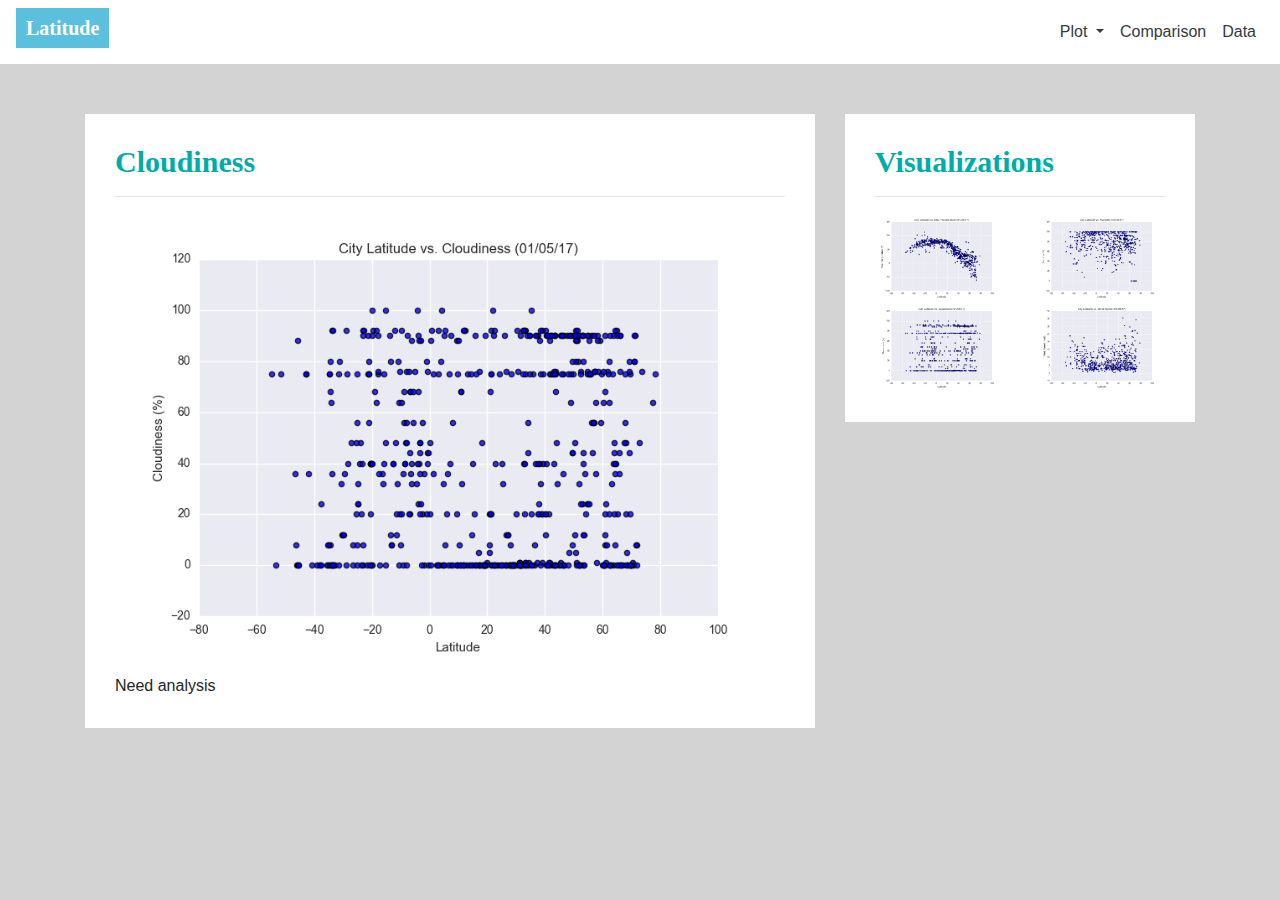
==== cloud.html @ e7151b89 "update/upload" ====
<!doctype html>
<html lang="en">
    
<head>
    <!-- Required meta tags -->
    <meta charset="utf-8">
    <meta name="viewport" content="width=device-width, initial-scale=1, shrink-to-fit=no">

    <!-- Bootstrap CSS -->
    <link rel="stylesheet" href="test.css">
    <link rel="stylesheet" href="https://maxcdn.bootstrapcdn.com/bootstrap/4.0.0/css/bootstrap.min.css" integrity="sha384-Gn5384xqQ1aoWXA+058RXPxPg6fy4IWvTNh0E263XmFcJlSAwiGgFAW/dAiS6JXm" crossorigin="anonymous">
</head>
  
<body class = "back">
    <nav class="navbar navbar-expand-lg background">
        <a href ='index.html'><h1 class="navbar-brand">Latitude</h1></a>
        <button class="navbar-toggler navbar-light" type="button" data-toggle="collapse" data-target="#navbarSupportedContent" aria-controls="navbarSupportedContent" aria-expanded="false" aria-label="Toggle navigation">
            <span class="navbar-toggler-icon"></span>
        </button>
        
        <div class="collapse navbar-collapse" id="navbarSupportedContent">
            <!--ml puts button on the right, mr puts on the left-->
            <ul class="navbar-nav ml-auto">
                <li class="nav-item dropdown">
                    <a class="nav-link dropdown-toggle text-dark" href="#" id="navbarDropdown" role="button" data-toggle="dropdown" aria-haspopup="true" aria-expanded="false">
                    Plot
                    </a>
                    <div class="dropdown-menu text-dark" aria-labelledby="navbarDropdown">
                        <a class="dropdown-item " href="maxtemp.html">Max Temperature</a>
                        <a class="dropdown-item" href="humidity.html">Humidity</a>
                        <a class="dropdown-item" href="cloud.html">Cloudiness</a>
                        <a class="dropdown-item" href="wind.html">Wind Speed</a>
                    </div>
                </li>
                <li class="nav-item">
                    <a class="nav-link text-dark" href="comparison.html">Comparison</a>
                </li>
                <li class="nav-item ">
                    <a class="nav-link text-dark" href="data.html">Data</a>
                </li>
            </ul>
        </div>
    </nav>
    <div class = "container">
        <div class = 'row'> 
          <div class = 'col-md-8'>
            <div class = 'box block'>
                <h3 class="header-style">Cloudiness</h3>
                <hr/>
                <img src = "assets/images/Fig3.png" class = "float-center compare-img" alt='Latitude vs. Cloudiness'>
                Need analysis
            </div>
         </div>
        
        
        <div class = 'col-md-4'>
            <div class = 'box block'>
                <h3 class="header-style">Visualizations</h3>
                <hr/>
                <div class = 'row'>
                    <div class = 'col-md-6'>
                        <a href='maxtemp.html'><img class = 'compare-img' src = "assets/images/Fig1.png" alt='Latitude vs. Max Temperature'></a>
                    </div>
                    <div class = 'col-md-6'>
                        <a href='humidity.html'><img class = 'compare-img' src = "assets/images/Fig2.png" alt='Latitude vs. Humidity'></a>
                    </div>
                </div> 
                <div class = 'row'> 
                    <div class = 'col-md-6'> 
                        <a href='cloud.html' class = "active" aria-pressed="true"><img class = 'compare-img' src = "assets/images/Fig3.png" alt='Latitude vs. Cloudiness'></a>
                    </div>
                    <div class = 'col-md-6'>
                        <a href='wind.html'><img class = 'compare-img' src = "assets/images/Fig4.png" alt='Latitude vs. Wind Speed'></a>
                        <br>
                    </div>   
                </div>
            </div>
          </div>
        </div>
  
      </div>

</body>

    <!-- Optional JavaScript -->
    <!-- jQuery first, then Popper.js, then Bootstrap JS -->
    <script src="https://code.jquery.com/jquery-3.2.1.slim.min.js" integrity="sha384-KJ3o2DKtIkvYIK3UENzmM7KCkRr/rE9/Qpg6aAZGJwFDMVNA/GpGFF93hXpG5KkN" crossorigin="anonymous"></script>
    <script src="https://cdnjs.cloudflare.com/ajax/libs/popper.js/1.12.9/umd/popper.min.js" integrity="sha384-ApNbgh9B+Y1QKtv3Rn7W3mgPxhU9K/ScQsAP7hUibX39j7fakFPskvXusvfa0b4Q" crossorigin="anonymous"></script>
    <script src="https://maxcdn.bootstrapcdn.com/bootstrap/4.0.0/js/bootstrap.min.js" integrity="sha384-JZR6Spejh4U02d8jOt6vLEHfe/JQGiRRSQQxSfFWpi1MquVdAyjUar5+76PVCmYl" crossorigin="anonymous"></script>
    
</html>
---- test.css ----
.back {
    background-color: #d3d3d3;
    float: center;
}
.navbar-brand {
    background-color:  #5bc0de;
    padding: 10px;
    color: white;
    font-family: serif;
    font-weight: bold;
    font-size: 25px;
}
.background{
    background-color: white;
}
.block {
    background-color: white;
    margin-top: 50px;
    padding: 30px;
}
.img-align {
    float: left;
    width: 50%;
}
.img-right {
    float: right;
    width: 50%;
}
.header-style {
    color: #00aca7;
    font-weight: bold;
    font-size: 30px;
    font-family: serif;
}

.compare-img {
    width:100%;
}
.sub-header {
    text-align: center;
    color: #00aca7;
    font-weight: bold;
    font-size: 25px;
    font-family: serif;
}

@media (max-width: 700px) {
.background {
    background-color: #5bc0de;
}
}
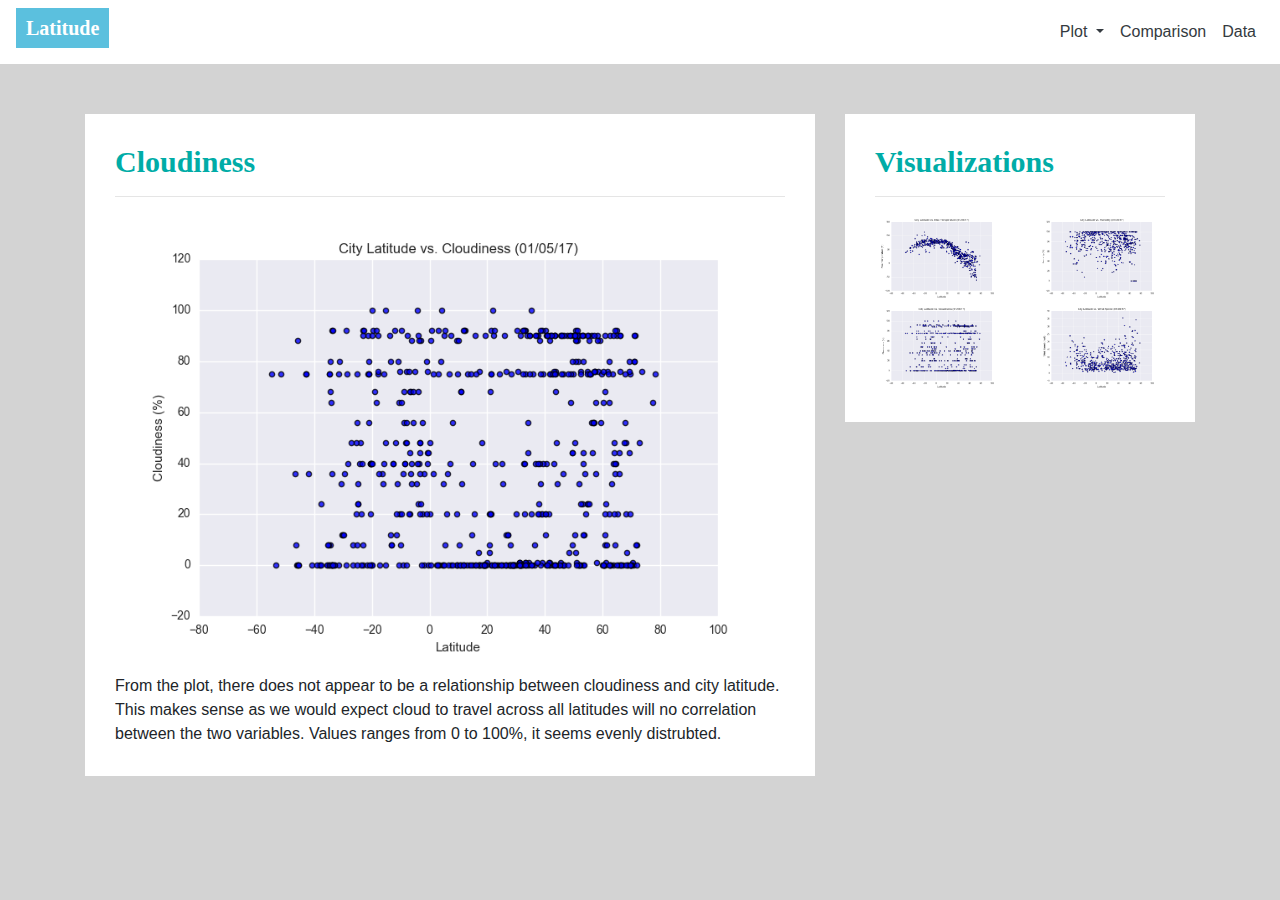
==== commit dddc75e5: "update" ====
--- a/cloud.html
+++ b/cloud.html
@@ -7,7 +7,7 @@
     <meta name="viewport" content="width=device-width, initial-scale=1, shrink-to-fit=no">
 
     <!-- Bootstrap CSS -->
-    <link rel="stylesheet" href="test.css">
+    <link rel="stylesheet" href="style.css">
     <link rel="stylesheet" href="https://maxcdn.bootstrapcdn.com/bootstrap/4.0.0/css/bootstrap.min.css" integrity="sha384-Gn5384xqQ1aoWXA+058RXPxPg6fy4IWvTNh0E263XmFcJlSAwiGgFAW/dAiS6JXm" crossorigin="anonymous">
 </head>
   
@@ -48,7 +48,10 @@
                 <h3 class="header-style">Cloudiness</h3>
                 <hr/>
                 <img src = "assets/images/Fig3.png" class = "float-center compare-img" alt='Latitude vs. Cloudiness'>
-                Need analysis
+                From the plot, there does not appear to be a relationship 
+                between cloudiness and city latitude. This makes sense as we would expect 
+                cloud to travel across all latitudes will no correlation between the two variables.
+                Values ranges from 0 to 100%, it seems evenly distrubted.
             </div>
          </div>
         
--- a/style.css
+++ b/style.css
@@ -0,0 +1,51 @@
+.back {
+    background-color: #d3d3d3;
+    float: center;
+}
+.navbar-brand {
+    background-color:  #5bc0de;
+    padding: 10px;
+    color: white;
+    font-family: serif;
+    font-weight: bold;
+    font-size: 25px;
+}
+.background{
+    background-color: white;
+}
+.block {
+    background-color: white;
+    margin-top: 50px;
+    padding: 30px;
+}
+.img-align {
+    float: left;
+    width: 50%;
+}
+.img-right {
+    float: right;
+    width: 50%;
+}
+.header-style {
+    color: #00aca7;
+    font-weight: bold;
+    font-size: 30px;
+    font-family: serif;
+}
+
+.compare-img {
+    width:100%;
+}
+.sub-header {
+    text-align: center;
+    color: #00aca7;
+    font-weight: bold;
+    font-size: 25px;
+    font-family: serif;
+}
+
+@media (max-width: 700px) {
+.background {
+    background-color: #5bc0de;
+}
+}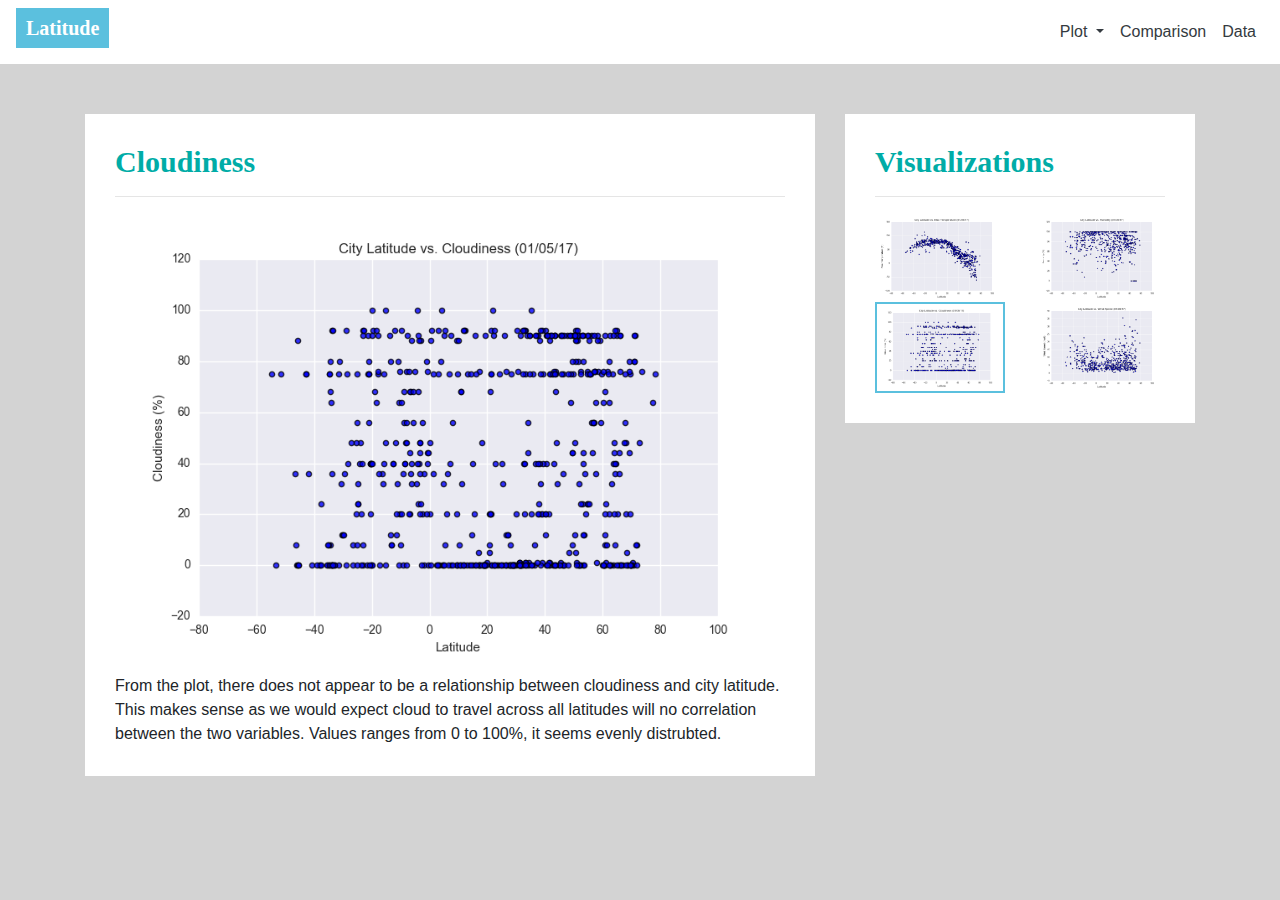
==== commit b7f3872a: "update" ====
--- a/cloud.html
+++ b/cloud.html
@@ -70,7 +70,7 @@
                 </div> 
                 <div class = 'row'> 
                     <div class = 'col-md-6'> 
-                        <a href='cloud.html' class = "active" aria-pressed="true"><img class = 'compare-img' src = "assets/images/Fig3.png" alt='Latitude vs. Cloudiness'></a>
+                        <a href='cloud.html' class = "active" aria-pressed="true"><img class = 'compare-img border-active' src = "assets/images/Fig3.png" alt='Latitude vs. Cloudiness'></a>
                     </div>
                     <div class = 'col-md-6'>
                         <a href='wind.html'><img class = 'compare-img' src = "assets/images/Fig4.png" alt='Latitude vs. Wind Speed'></a>
--- a/style.css
+++ b/style.css
@@ -43,7 +43,9 @@
     font-size: 25px;
     font-family: serif;
 }
-
+.border-active {
+    border: 2px solid #5bc0de;
+}
 @media (max-width: 700px) {
 .background {
     background-color: #5bc0de;
